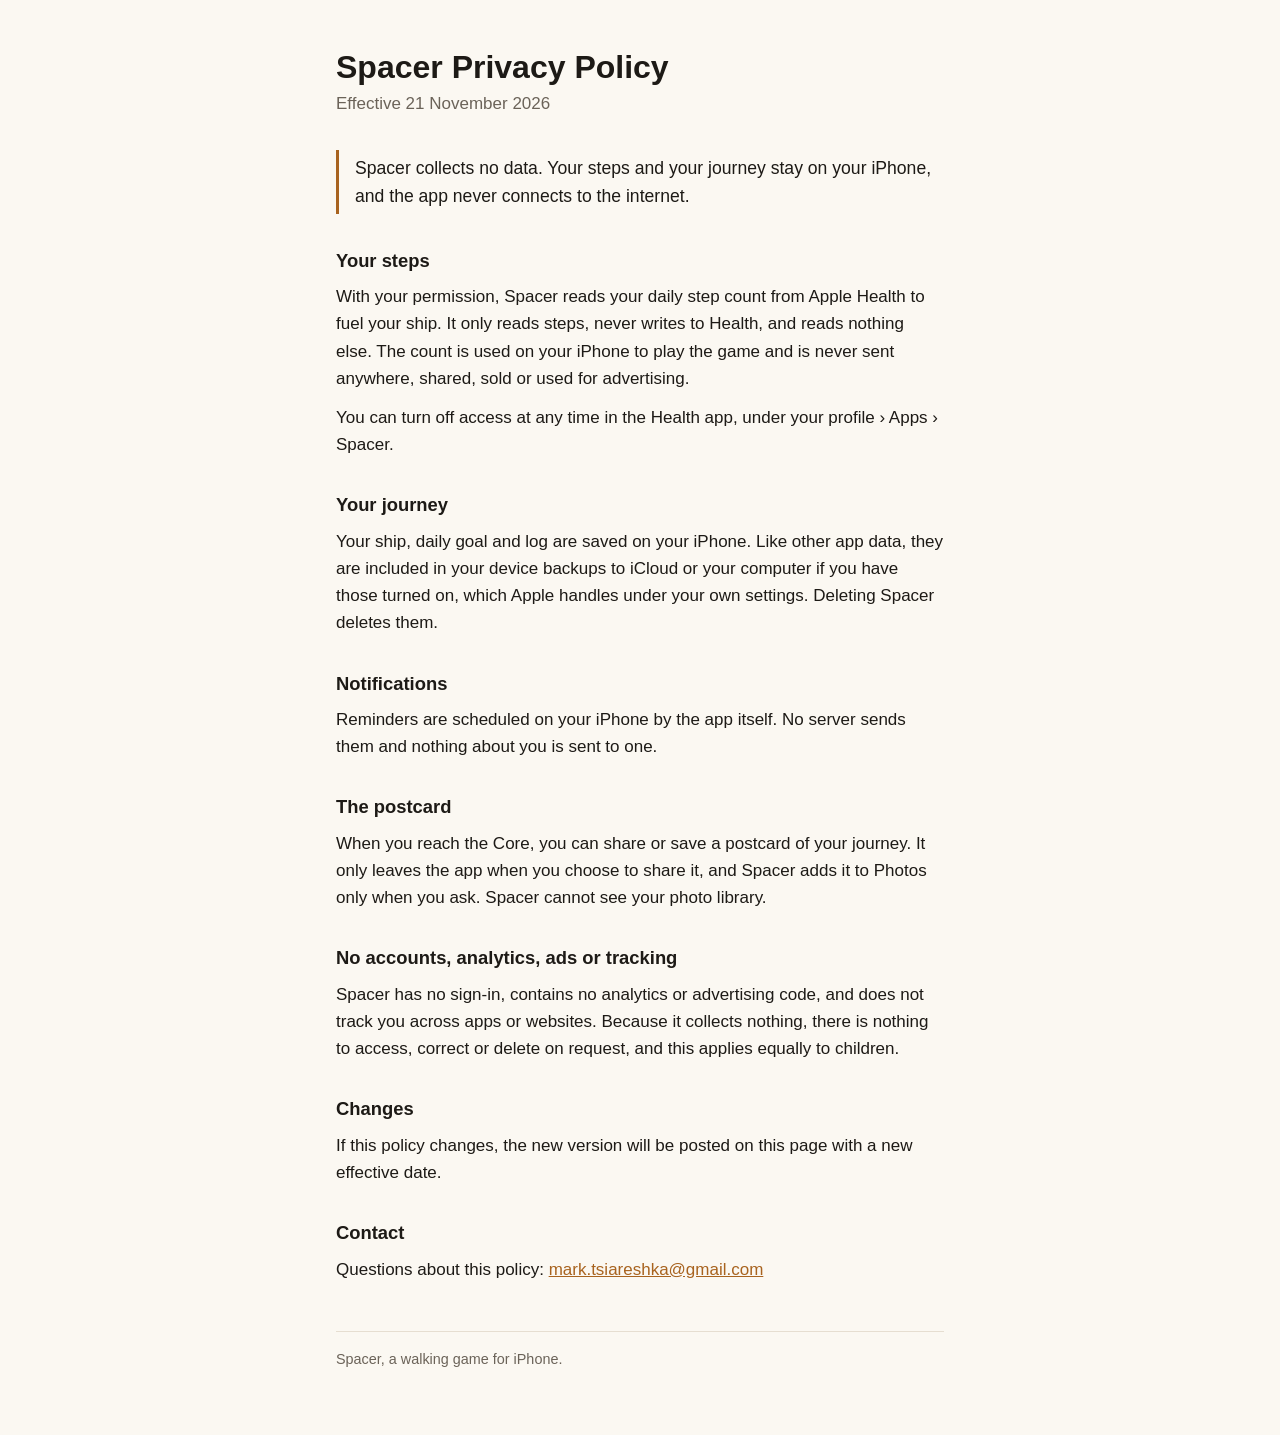
==== privacy/index.html @ e801c1e1 "feat: Spacer's privacy policy" ====
<!doctype html>
<html lang="en">
<head>
<meta charset="utf-8">
<meta name="viewport" content="width=device-width, initial-scale=1">
<title>Spacer Privacy Policy</title>
<meta name="description" content="Spacer collects no data. Your steps stay on your iPhone.">
<style>
  :root {
    --bg: #fbf8f2;
    --text: #1d1a16;
    --muted: #6b6359;
    --accent: #a8631f;
    --rule: #e6ded1;
  }
  @media (prefers-color-scheme: dark) {
    :root {
      --bg: #0b0a0d;
      --text: #ece6dc;
      --muted: #9a9187;
      --accent: #f4b860;
      --rule: #26232a;
    }
  }
  * { box-sizing: border-box; }
  body {
    margin: 0;
    background: var(--bg);
    color: var(--text);
    font: 17px/1.6 -apple-system, BlinkMacSystemFont, "Segoe UI", Roboto, sans-serif;
  }
  main { max-width: 640px; margin: 0 auto; padding: 48px 16px 64px; }
  h1 { font-size: 2rem; line-height: 1.2; margin: 0 0 4px; }
  .date { color: var(--muted); margin: 0 0 32px; }
  .summary {
    border-left: 3px solid var(--accent);
    padding: 4px 0 4px 16px;
    margin: 0 0 32px;
    font-size: 1.1rem;
  }
  h2 { font-size: 1.15rem; margin: 32px 0 8px; }
  p { margin: 0 0 12px; }
  a { color: var(--accent); }
  footer { margin-top: 48px; padding-top: 16px; border-top: 1px solid var(--rule); color: var(--muted); font-size: 0.9rem; }
</style>
</head>
<body>
<main>
  <h1>Spacer Privacy Policy</h1>
  <p class="date">Effective 21 November 2026</p>

  <p class="summary">Spacer collects no data. Your steps and your journey stay on your iPhone, and the app never connects to the internet.</p>

  <h2>Your steps</h2>
  <p>With your permission, Spacer reads your daily step count from Apple Health to fuel your ship. It only reads steps, never writes to Health, and reads nothing else. The count is used on your iPhone to play the game and is never sent anywhere, shared, sold or used for advertising.</p>
  <p>You can turn off access at any time in the Health app, under your profile › Apps › Spacer.</p>

  <h2>Your journey</h2>
  <p>Your ship, daily goal and log are saved on your iPhone. Like other app data, they are included in your device backups to iCloud or your computer if you have those turned on, which Apple handles under your own settings. Deleting Spacer deletes them.</p>

  <h2>Notifications</h2>
  <p>Reminders are scheduled on your iPhone by the app itself. No server sends them and nothing about you is sent to one.</p>

  <h2>The postcard</h2>
  <p>When you reach the Core, you can share or save a postcard of your journey. It only leaves the app when you choose to share it, and Spacer adds it to Photos only when you ask. Spacer cannot see your photo library.</p>

  <h2>No accounts, analytics, ads or tracking</h2>
  <p>Spacer has no sign-in, contains no analytics or advertising code, and does not track you across apps or websites. Because it collects nothing, there is nothing to access, correct or delete on request, and this applies equally to children.</p>

  <h2>Changes</h2>
  <p>If this policy changes, the new version will be posted on this page with a new effective date.</p>

  <h2>Contact</h2>
  <p>Questions about this policy: <a href="mailto:mark.tsiareshka@gmail.com">mark.tsiareshka@gmail.com</a></p>

  <footer>Spacer, a walking game for iPhone.</footer>
</main>
</body>
</html>
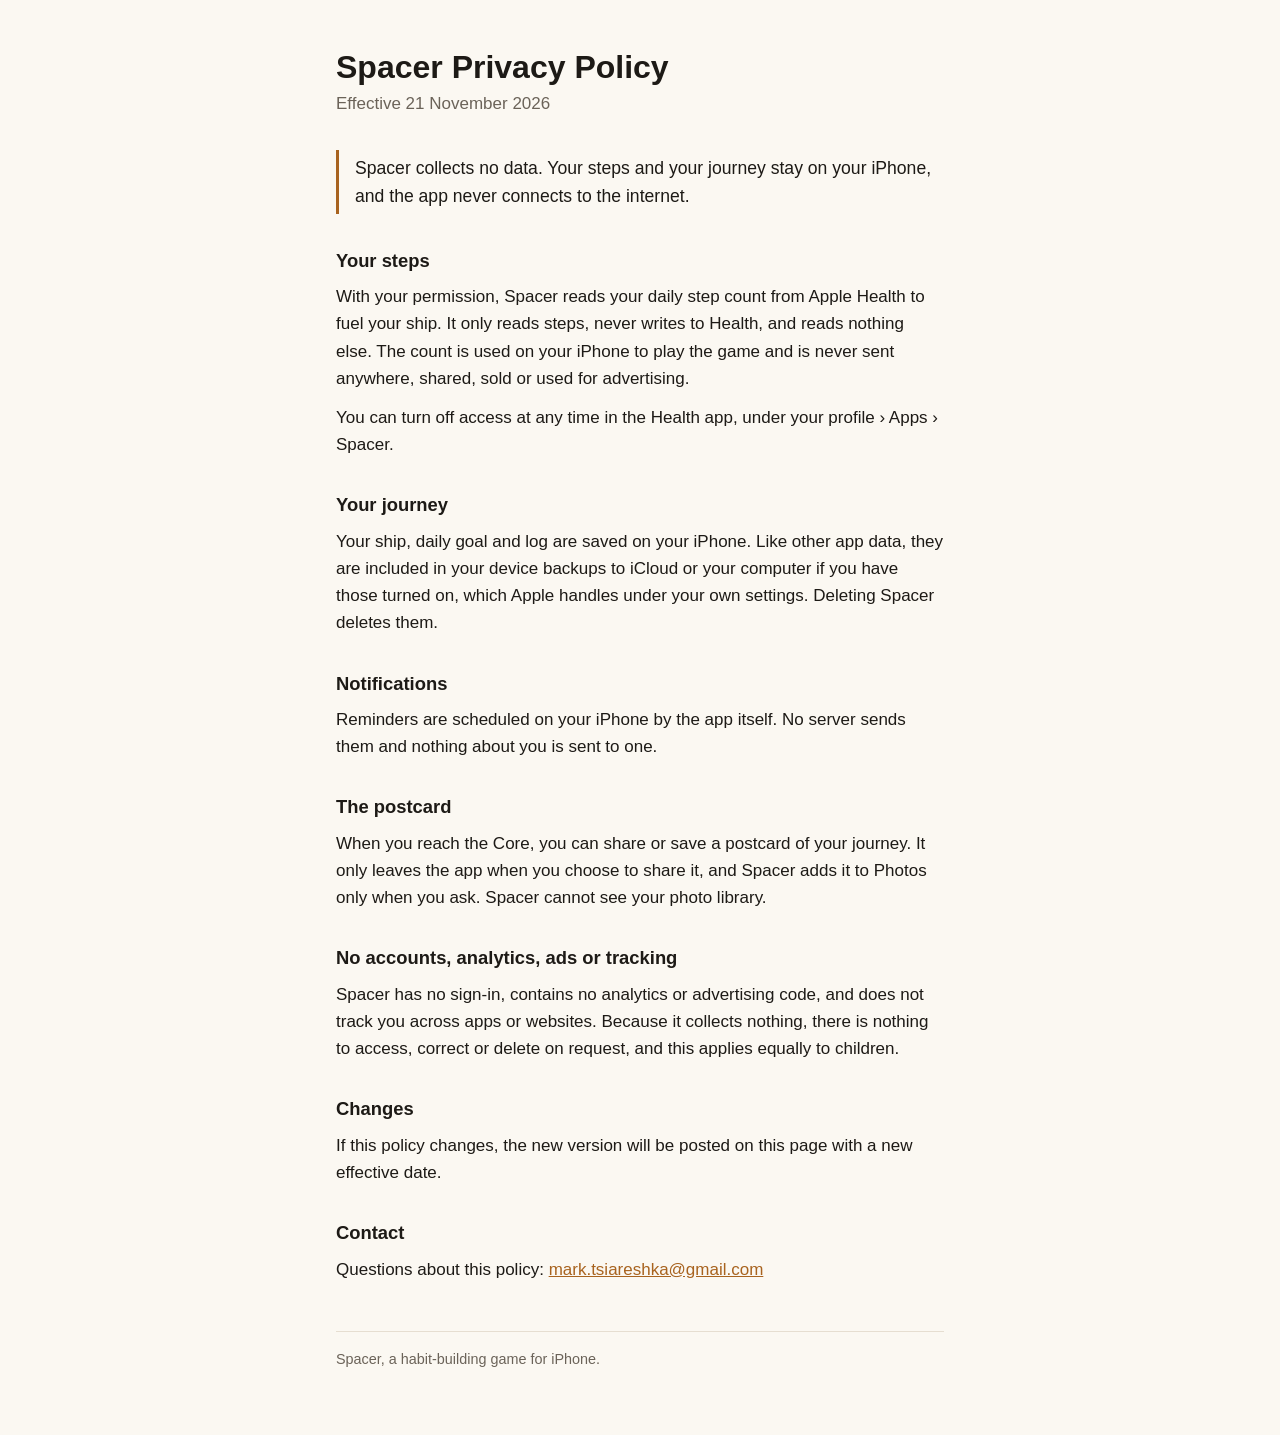
==== commit 129d38d5: "docs: the footer calls Spacer a habit-building game" ====
--- a/privacy/index.html
+++ b/privacy/index.html
@@ -73,7 +73,7 @@
   <h2>Contact</h2>
   <p>Questions about this policy: <a href="mailto:mark.tsiareshka@gmail.com">mark.tsiareshka@gmail.com</a></p>
 
-  <footer>Spacer, a walking game for iPhone.</footer>
+  <footer>Spacer, a habit-building game for iPhone.</footer>
 </main>
 </body>
 </html>
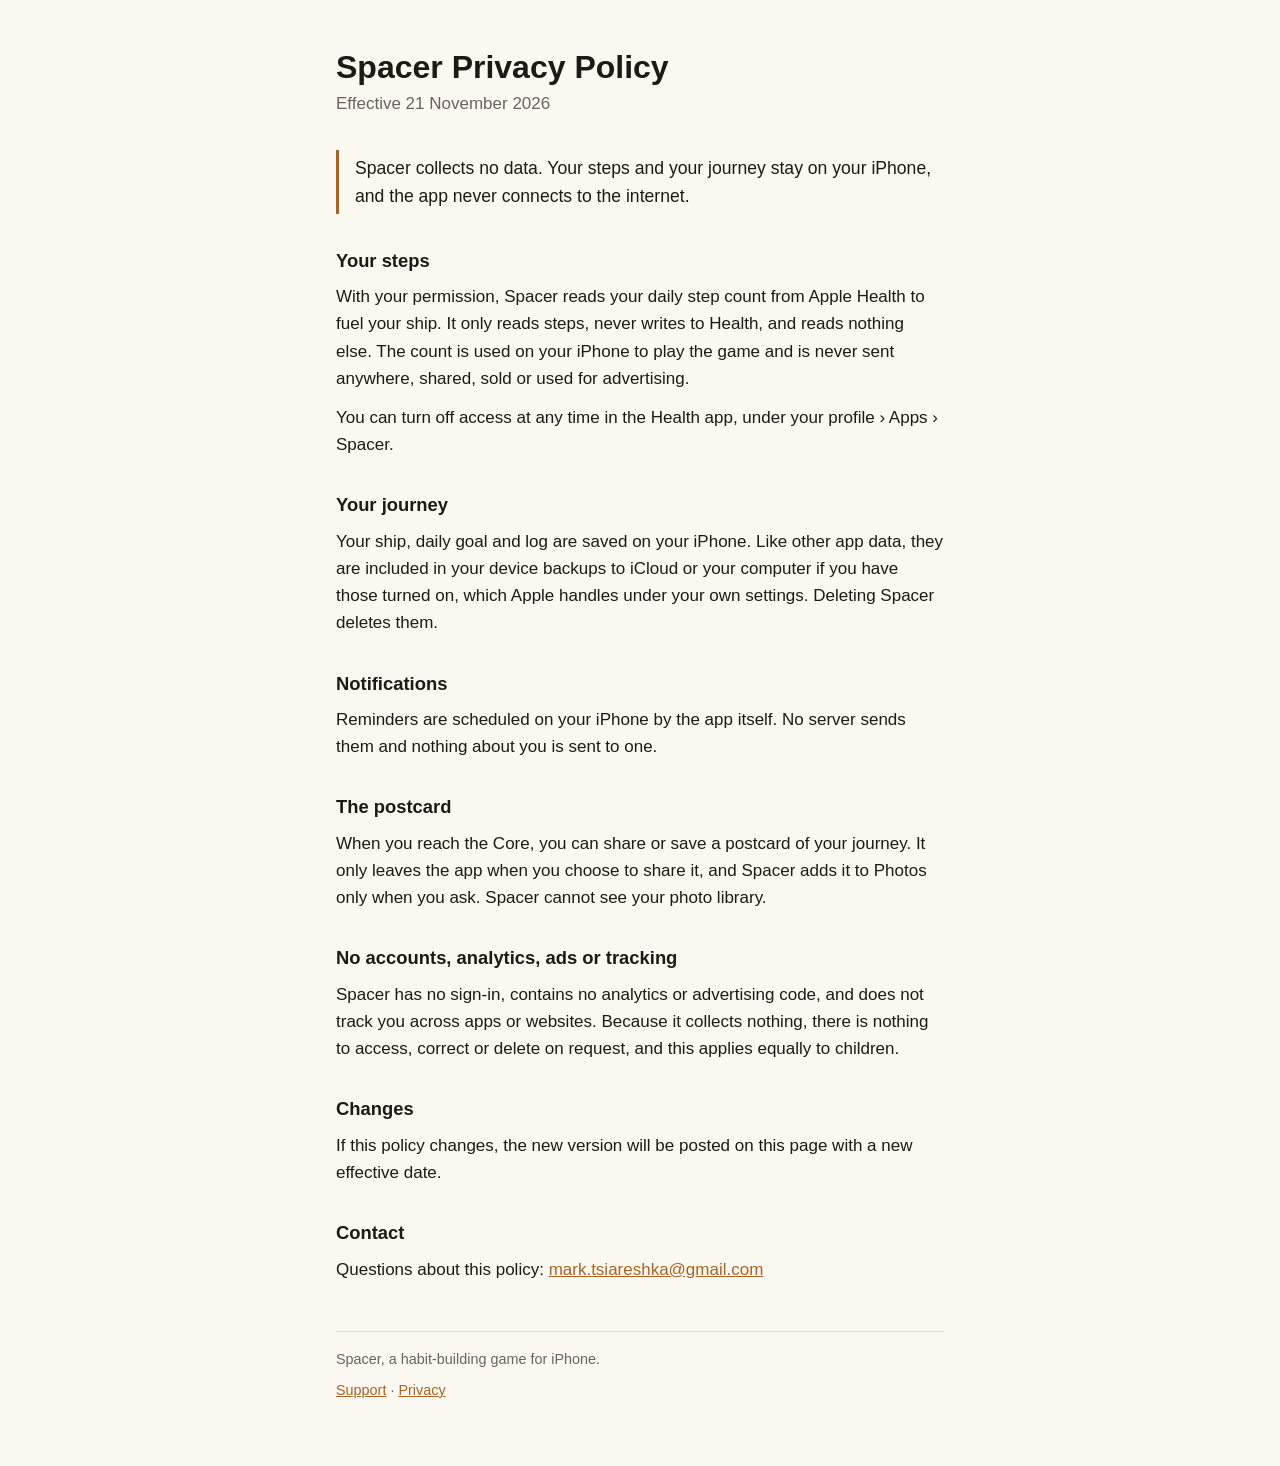
==== commit 82888c5f: "feat: a support page and a home page, sharing one stylesheet with the privacy policy" ====
--- a/privacy/index.html
+++ b/privacy/index.html
@@ -5,44 +5,7 @@
 <meta name="viewport" content="width=device-width, initial-scale=1">
 <title>Spacer Privacy Policy</title>
 <meta name="description" content="Spacer collects no data. Your steps stay on your iPhone.">
-<style>
-  :root {
-    --bg: #fbf8f2;
-    --text: #1d1a16;
-    --muted: #6b6359;
-    --accent: #a8631f;
-    --rule: #e6ded1;
-  }
-  @media (prefers-color-scheme: dark) {
-    :root {
-      --bg: #0b0a0d;
-      --text: #ece6dc;
-      --muted: #9a9187;
-      --accent: #f4b860;
-      --rule: #26232a;
-    }
-  }
-  * { box-sizing: border-box; }
-  body {
-    margin: 0;
-    background: var(--bg);
-    color: var(--text);
-    font: 17px/1.6 -apple-system, BlinkMacSystemFont, "Segoe UI", Roboto, sans-serif;
-  }
-  main { max-width: 640px; margin: 0 auto; padding: 48px 16px 64px; }
-  h1 { font-size: 2rem; line-height: 1.2; margin: 0 0 4px; }
-  .date { color: var(--muted); margin: 0 0 32px; }
-  .summary {
-    border-left: 3px solid var(--accent);
-    padding: 4px 0 4px 16px;
-    margin: 0 0 32px;
-    font-size: 1.1rem;
-  }
-  h2 { font-size: 1.15rem; margin: 32px 0 8px; }
-  p { margin: 0 0 12px; }
-  a { color: var(--accent); }
-  footer { margin-top: 48px; padding-top: 16px; border-top: 1px solid var(--rule); color: var(--muted); font-size: 0.9rem; }
-</style>
+<link rel="stylesheet" href="../style.css">
 </head>
 <body>
 <main>
@@ -73,7 +36,7 @@
   <h2>Contact</h2>
   <p>Questions about this policy: <a href="mailto:mark.tsiareshka@gmail.com">mark.tsiareshka@gmail.com</a></p>
 
-  <footer>Spacer, a habit-building game for iPhone.</footer>
+  <footer>Spacer, a habit-building game for iPhone.<nav><a href="../support/">Support</a> · <a href="../privacy/">Privacy</a></nav></footer>
 </main>
 </body>
 </html>
--- a/style.css
+++ b/style.css
@@ -0,0 +1,37 @@
+:root {
+  --bg: #fbf8f2;
+  --text: #1d1a16;
+  --muted: #6b6359;
+  --accent: #a8631f;
+  --rule: #e6ded1;
+}
+@media (prefers-color-scheme: dark) {
+  :root {
+    --bg: #0b0a0d;
+    --text: #ece6dc;
+    --muted: #9a9187;
+    --accent: #f4b860;
+    --rule: #26232a;
+  }
+}
+* { box-sizing: border-box; }
+body {
+  margin: 0;
+  background: var(--bg);
+  color: var(--text);
+  font: 17px/1.6 -apple-system, BlinkMacSystemFont, "Segoe UI", Roboto, sans-serif;
+}
+main { max-width: 640px; margin: 0 auto; padding: 48px 16px 64px; }
+h1 { font-size: 2rem; line-height: 1.2; margin: 0 0 4px; }
+.date { color: var(--muted); margin: 0 0 32px; }
+.summary {
+  border-left: 3px solid var(--accent);
+  padding: 4px 0 4px 16px;
+  margin: 0 0 32px;
+  font-size: 1.1rem;
+}
+h2 { font-size: 1.15rem; margin: 32px 0 8px; }
+p { margin: 0 0 12px; }
+a { color: var(--accent); }
+footer { margin-top: 48px; padding-top: 16px; border-top: 1px solid var(--rule); color: var(--muted); font-size: 0.9rem; }
+nav { margin-top: 8px; }
